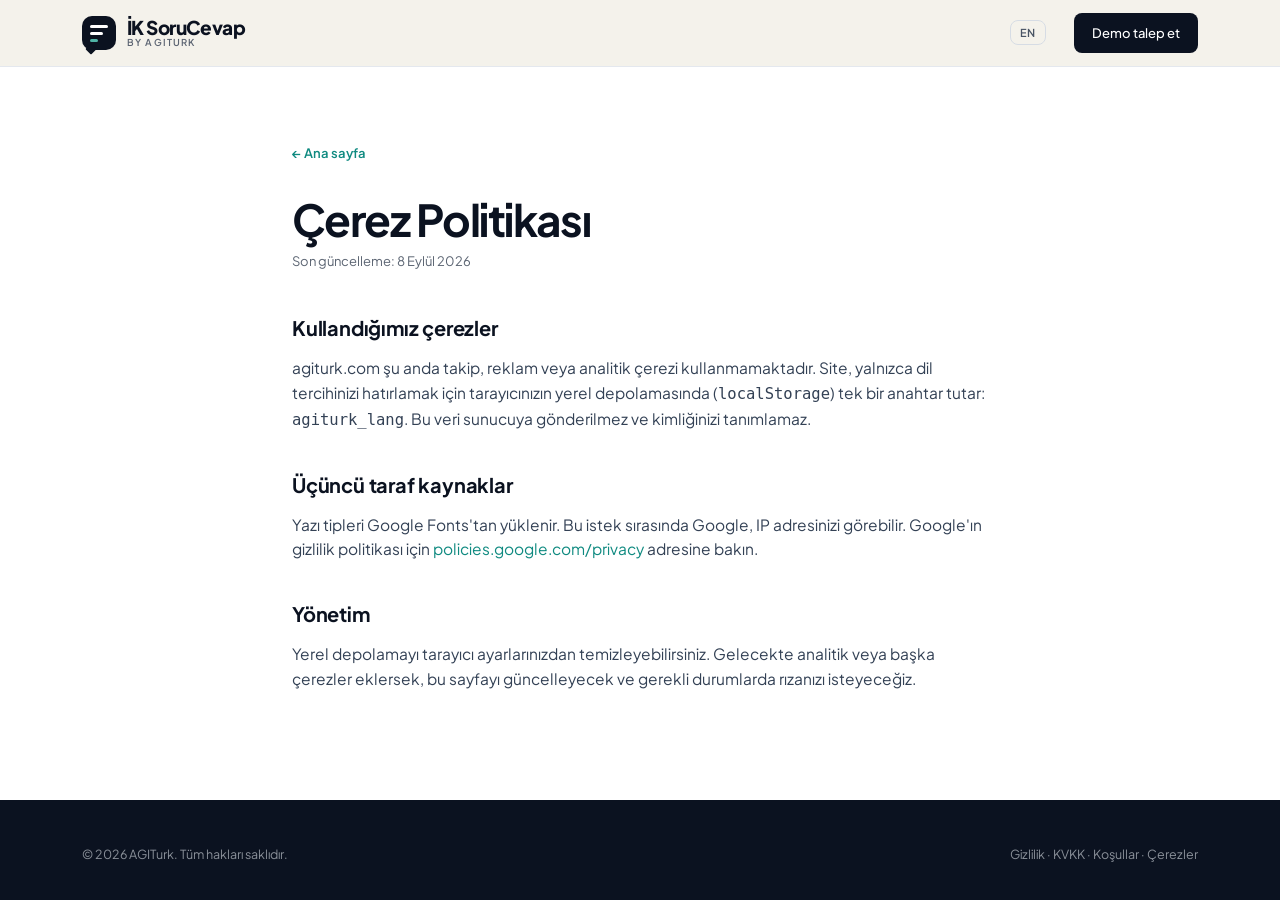
==== cerez.html @ 6bacffcf "Add files via upload" ====
<!DOCTYPE html>
<html lang="tr">
<head>
<meta charset="utf-8">
<meta name="viewport" content="width=device-width, initial-scale=1">
<title>Çerez Politikası | AGITurk</title>
<meta name="robots" content="noindex,follow">
<link rel="preconnect" href="https://fonts.googleapis.com">
<link rel="preconnect" href="https://fonts.gstatic.com" crossorigin>
<link href="https://fonts.googleapis.com/css2?family=Plus+Jakarta+Sans:wght@400;500;600;700;800&amp;display=swap" rel="stylesheet">
<link rel="stylesheet" href="site.css">
</head>
<body data-lang="tr">
<header>
  <div class="wrap hdr">
    <a href="index.html" class="logo" aria-label="İK SoruCevap">
      <span class="mark"><span class="box"><i></i><i></i><i></i></span><span class="tail"></span></span>
      <span class="brand"><b>İK SoruCevap</b><small lang="en">BY AGITURK</small></span>
    </a>
    <nav>
      <button class="lang" onclick="toggleLang()" aria-label="Change language">EN</button>
      <a class="btn-dark tr" href="index.html#demo">Demo talep et</a><a class="btn-dark en" href="index.html#demo">Request demo</a>
    </nav>
  </div>
</header>
<main class="legal">
  <a class="back tr" href="index.html">← Ana sayfa</a><a class="back en" href="index.html">← Home</a>
  <h1 class="tr">Çerez Politikası</h1><h1 class="en">Cookie Policy</h1>
  <p class="updated"><span class="tr">Son güncelleme: 8 Eylül 2026</span><span class="en">Last updated: 8 September 2026</span></p>
<h2 class="tr">Kullandığımız çerezler</h2><h2 class="en">Cookies we use</h2>
<div class="tr"><p>agiturk.com şu anda takip, reklam veya analitik çerezi kullanmamaktadır. Site, yalnızca dil tercihinizi hatırlamak için tarayıcınızın yerel depolamasında (<code>localStorage</code>) tek bir anahtar tutar: <code>agiturk_lang</code>. Bu veri sunucuya gönderilmez ve kimliğinizi tanımlamaz.</p></div><div class="en"><p>agiturk.com currently uses no tracking, advertising or analytics cookies. The site keeps a single key in your browser's local storage (<code>localStorage</code>) to remember your language preference: <code>agiturk_lang</code>. This data is never sent to the server and does not identify you.</p></div>
<h2 class="tr">Üçüncü taraf kaynaklar</h2><h2 class="en">Third-party resources</h2>
<div class="tr"><p>Yazı tipleri Google Fonts'tan yüklenir. Bu istek sırasında Google, IP adresinizi görebilir. Google'ın gizlilik politikası için <a href="https://policies.google.com/privacy" rel="noopener" target="_blank">policies.google.com/privacy</a> adresine bakın.</p></div><div class="en"><p>Fonts are loaded from Google Fonts. During that request Google may see your IP address. See <a href="https://policies.google.com/privacy" rel="noopener" target="_blank">policies.google.com/privacy</a> for Google's privacy policy.</p></div>
<h2 class="tr">Yönetim</h2><h2 class="en">Management</h2>
<div class="tr"><p>Yerel depolamayı tarayıcı ayarlarınızdan temizleyebilirsiniz. Gelecekte analitik veya başka çerezler eklersek, bu sayfayı güncelleyecek ve gerekli durumlarda rızanızı isteyeceğiz.</p></div><div class="en"><p>You can clear local storage from your browser settings. If we add analytics or other cookies in the future, we will update this page and request consent where required.</p></div>

</main>
<footer>
  <div class="wrap">
    <div class="ft-bot" style="padding-top:0;border:0">
      <span><span class="tr">© 2026 AGITurk. Tüm hakları saklıdır.</span><span class="en">© 2026 AGITurk. All rights reserved.</span></span>
      <span>
        <a class="tr" href="gizlilik.html">Gizlilik</a><a class="en" href="gizlilik.html">Privacy</a> ·
        <a href="kvkk.html">KVKK</a> ·
        <a class="tr" href="kullanim-kosullari.html">Koşullar</a><a class="en" href="kullanim-kosullari.html">Terms</a> ·
        <a class="tr" href="cerez.html">Çerezler</a><a class="en" href="cerez.html">Cookies</a>
      </span>
    </div>
  </div>
</footer>
<script src="site.js"></script>
</body>
</html>
---- site.css ----
*,*::before,*::after{box-sizing:border-box;margin:0;padding:0}
html{scroll-behavior:smooth}
body{font-family:'Plus Jakarta Sans',system-ui,sans-serif;color:#0b1220;background:#fff;font-size:16px;line-height:1.6;-webkit-font-smoothing:antialiased;text-wrap:pretty}
a{color:#0f8a80;text-decoration:none}
a:hover{color:#0b6b63}
.wrap{max-width:1180px;margin:0 auto;padding:0 32px}
.eyebrow{font-weight:600;font-size:12px;letter-spacing:.08em;text-transform:uppercase;color:#5b6472;margin-bottom:18px}
h2.title{font-weight:700;font-size:clamp(28px,3.6vw,42px);line-height:1.12;letter-spacing:-.03em}
.lead{color:#4a5565;font-size:15.5px;max-width:38ch}
.fine{margin-top:18px;font-size:12.5px;color:#5b6472}
@keyframes riseIn{from{opacity:0;transform:translateY(10px)}to{opacity:1;transform:none}}
@media (prefers-reduced-motion:reduce){*{animation:none!important}}
:focus-visible{outline:2px solid #0f8a80;outline-offset:3px}

header{position:sticky;top:0;z-index:50;background:rgba(243,241,234,.92);backdrop-filter:blur(10px);border-bottom:1px solid #e4e8ee}
.hdr{height:66px;display:flex;align-items:center;justify-content:space-between;gap:24px}
.logo{display:flex;align-items:center;gap:11px;color:#0b1220}
.mark{position:relative;width:34px;height:34px;flex-shrink:0;display:block}
.mark .box{position:absolute;inset:0;background:#0b1220;border-radius:10px;display:flex;flex-direction:column;justify-content:center;gap:4px;padding:0 8px}
.mark .box i{display:block;height:3px;border-radius:2px;background:#fff}
.mark .box i:nth-child(2){width:70%}
.mark .box i:nth-child(3){width:45%;background:#4fb3a6}
.mark .tail{position:absolute;left:5px;bottom:-3px;width:8px;height:8px;background:#0b1220;transform:rotate(45deg);border-radius:1px}
.brand{display:flex;flex-direction:column;line-height:1.05}
.brand b{font-weight:800;font-size:19px;letter-spacing:-.03em}
.brand small{font-weight:600;font-size:9.5px;letter-spacing:.12em;color:#5b6472}
nav{display:flex;align-items:center;gap:28px;font-weight:600;font-size:12px;letter-spacing:.08em;text-transform:uppercase}
nav a{color:#4a5565}
nav a:hover{color:#0b1220}
.lang{font-family:inherit;font-weight:600;font-size:11px;letter-spacing:.06em;background:none;border:1px solid #d6dce4;color:#4a5565;padding:5px 9px;cursor:pointer;border-radius:8px}
.lang:hover{border-color:#0b1220;color:#0b1220}
.btn-dark{background:#0b1220;color:#fff!important;padding:10px 18px;border-radius:8px;font-weight:500;text-transform:none;letter-spacing:0;font-size:13px}
.btn-dark:hover{background:#1c2739}

.hero{padding:88px 0 72px;display:grid;grid-template-columns:repeat(auto-fit,minmax(340px,1fr));gap:64px;align-items:start}
.hero .eyebrow{color:#0f8a80;display:flex;align-items:center;gap:10px;margin-bottom:26px}
.hero .eyebrow::before{content:"";width:26px;height:1px;background:#0f8a80}
h1{font-weight:700;font-size:clamp(38px,5vw,62px);line-height:1.08;letter-spacing:-.035em;margin-bottom:22px}
h1 em{font-style:normal;color:#0f8a80}
.hero p.sub{font-size:19px;color:#4a5565;max-width:44ch;margin-bottom:34px}
.cta-row{display:flex;flex-wrap:wrap;gap:14px;align-items:center;margin-bottom:40px}
.btn-teal{background:#0f8a80;color:#fff!important;padding:15px 30px;border-radius:8px;font-weight:500;font-size:15px;display:inline-block}
.btn-teal:hover{background:#0b6b63}
.btn-link{color:#0b1220!important;padding:15px 12px;font-weight:500;font-size:15px;border-bottom:1px solid #d6dce4}
.stats{display:grid;grid-template-columns:repeat(auto-fit,minmax(120px,1fr));gap:1px;background:#e4e8ee;border-top:1px solid #e4e8ee;border-bottom:1px solid #e4e8ee}
.stat{background:#fff;padding:16px}
.stat:first-child{padding-left:0}
.stat b{display:block;font-weight:700;letter-spacing:-.03em;font-size:30px;line-height:1}
.stat span{display:block;font-weight:600;font-size:11px;letter-spacing:.06em;text-transform:uppercase;color:#5b6472;margin-top:4px}

.chat{background:#0b1220;border-radius:14px;overflow:hidden;color:#e6e3da;box-shadow:0 24px 60px -32px rgba(11,18,32,.35)}
.chat-hd{padding:14px 20px;border-bottom:1px solid rgba(255,255,255,.08);display:flex;align-items:center;justify-content:space-between;font-weight:600;font-size:11px;letter-spacing:.06em;text-transform:uppercase;color:#8a9099}
.chat-hd .l{display:flex;align-items:center;gap:9px}
.chat-hd .mini{width:18px;height:18px;border-radius:5px;background:#fff;display:flex;flex-direction:column;justify-content:center;gap:2px;padding:0 4px}
.chat-hd .mini i{display:block;height:2px;border-radius:1px;background:#0b1220}
.chat-hd .mini i:nth-child(2){width:70%}
.chat-hd .mini i:nth-child(3){width:45%;background:#0f8a80}
.chat-hd .r{display:flex;align-items:center;gap:7px;color:#4fb3a6}
.chat-hd .r::before{content:"";width:6px;height:6px;border-radius:50%;background:#4fb3a6}
.chat-bd{padding:22px 20px;display:flex;flex-direction:column;gap:12px}
.m{font-size:14.5px;animation:riseIn .45s both}
.m.u{align-self:flex-end;max-width:86%;background:#242c33;padding:11px 15px;border-radius:10px 10px 3px 10px}
.m.b{max-width:92%;background:rgba(79,179,166,.13);border:1px solid rgba(79,179,166,.22);padding:13px 15px;border-radius:10px 10px 10px 3px}
.m.b.none{background:none;border:1px dashed rgba(255,255,255,.18);color:#b8bcc2}
.m strong{font-weight:600}
.meta{display:flex;justify-content:space-between;gap:12px;margin-top:10px;font-weight:600;font-size:10.5px;letter-spacing:.08em;text-transform:uppercase;color:#8a9099}
.meta .ok{color:#4fb3a6}
.m:nth-child(2){animation-delay:.5s}.m:nth-child(3){animation-delay:1.1s}.m:nth-child(4){animation-delay:1.6s}.m:nth-child(5){animation-delay:2.2s}.m:nth-child(6){animation-delay:2.7s}

.trust{border-top:1px solid #e4e8ee;border-bottom:1px solid #e4e8ee;background:#f5f7fa}
.trust .wrap{padding-top:20px;padding-bottom:20px;display:flex;flex-wrap:wrap;gap:14px 40px;font-weight:600;font-size:11.5px;letter-spacing:.06em;text-transform:uppercase;color:#5c6470}

.problem{padding:96px 0}
.problem .grid{display:grid;grid-template-columns:repeat(auto-fit,minmax(300px,1fr));gap:48px;align-items:start}
.row{border-top:1px solid #e4e8ee;padding:24px 0;display:grid;grid-template-columns:56px minmax(0,1fr);gap:20px}
.row:last-child{border-bottom:1px solid #e4e8ee}
.row .k{font-weight:600;font-size:12px;color:#0f8a80;letter-spacing:.06em;padding-top:4px}
.row h3{font-size:17px;font-weight:600;margin-bottom:6px}
.row p{color:#4a5565;font-size:15.5px;max-width:56ch}

.how{background:#f5f7fa;border-top:1px solid #e4e8ee;padding:96px 0}
.split{display:flex;flex-wrap:wrap;justify-content:space-between;align-items:end;gap:24px;margin-bottom:56px}
.steps{display:grid;grid-template-columns:repeat(auto-fit,minmax(220px,1fr));gap:36px;border-top:1px solid #dbe0e8;padding-top:28px}
.step .n{font-weight:600;font-size:11px;letter-spacing:.08em;color:#0f8a80;margin-bottom:14px}
.step h3{font-size:17px;font-weight:600;margin-bottom:8px}
.step p{color:#4a5565;font-size:15px}
.shot{margin-top:56px;border:1px solid #dbe0e8;border-radius:14px;overflow:hidden;background:#fff;box-shadow:0 30px 70px -40px rgba(11,18,32,.3)}
.shot-chrome{display:flex;align-items:center;gap:7px;padding:12px 16px;background:#eef1f5;border-bottom:1px solid #dbe0e8}
.shot-chrome span{width:10px;height:10px;border-radius:50%;background:#d7dce3}
.shot-chrome span:nth-child(1){background:#ec6a5e}
.shot-chrome span:nth-child(2){background:#f4bf4f}
.shot-chrome span:nth-child(3){background:#61c454}
.shot-chrome em{font-style:normal;margin-left:10px;font-size:12px;color:#5b6472;background:#fff;border:1px solid #dbe0e8;border-radius:6px;padding:3px 10px}
.shot-window{position:relative;height:520px;overflow:hidden;background:#0b1220}
.shot-scroll{position:absolute;top:0;left:0;width:100%;height:auto;display:block;animation:shotScroll 22s ease-in-out infinite;--scroll-end:0px}
.shot-window::after{content:"";position:absolute;left:0;right:0;bottom:0;height:56px;background:linear-gradient(to bottom,rgba(11,18,32,0),rgba(11,18,32,.75));pointer-events:none}
@keyframes shotScroll{
  0%,8%{transform:translateY(0)}
  46%,54%{transform:translateY(var(--scroll-end))}
  92%,100%{transform:translateY(0)}
}
@media (prefers-reduced-motion:reduce){.shot-scroll{animation:none}}
@media (max-width:720px){.shot-window{height:380px}}

.diff{background:#0b1220;color:#e6e3da;padding:96px 0}
.diff .eyebrow{color:#4fb3a6}
.diff .lead{color:#a8aeb6;font-size:17px;max-width:none}
.diff .grid{display:grid;grid-template-columns:repeat(3,1fr);gap:1px;background:rgba(255,255,255,.1)}
.cell{background:#0b1220;padding:30px 28px}
.cell h3{font-weight:700;font-size:19px;letter-spacing:-.01em;margin-bottom:10px}
.cell p{color:#a8aeb6;font-size:15px}

.pricing{padding:96px 0}
.plans{display:grid;grid-template-columns:repeat(auto-fit,minmax(260px,1fr));gap:1px;background:#e4e8ee;border:1px solid #e4e8ee;border-radius:14px;overflow:hidden}
.plan{background:#fff;padding:34px 28px;display:flex;flex-direction:column}
.plan.hi{background:#0b1220;color:#e6e3da}
.plan .top{display:flex;justify-content:space-between;align-items:center;gap:12px}
.plan h3{font-weight:700;font-size:26px}
.plan .tag{font-weight:600;font-size:10.5px;letter-spacing:.06em;text-transform:uppercase;color:#0b1220;background:#4fb3a6;padding:4px 9px;border-radius:99px}
.plan .who{font-weight:600;font-size:11.5px;letter-spacing:.06em;text-transform:uppercase;color:#5b6472;margin-top:4px}
.plan.hi .who{color:#8a9099}
.plan .price{display:flex;align-items:baseline;gap:6px;margin:22px 0 20px}
.plan .price b{font-weight:700;letter-spacing:-.03em;font-size:44px;line-height:1}
.plan .price span{color:#5b6472;font-size:14px}
.plan.hi .price span{color:#8a9099}
.plan ul{list-style:none;display:flex;flex-direction:column;gap:9px;font-size:15px;color:#4a5565;border-top:1px solid #e4e8ee;padding-top:20px;margin-bottom:26px}
.plan.hi ul{color:#c6cad0;border-top-color:rgba(255,255,255,.12)}
.plan>a{margin-top:auto;text-align:center;border:1px solid #0b1220;color:#0b1220;padding:13px;border-radius:8px;font-weight:500;font-size:14.5px}
.plan>a:hover{background:#0b1220;color:#fff}
.plan.hi>a{background:#4fb3a6;color:#0b1220;border-color:#4fb3a6;font-weight:600}
.plan.hi>a:hover{background:#6fc9bd}

.cta{border-top:1px solid #e4e8ee;background:#f5f7fa;padding:88px 0}
.cta .grid{display:grid;grid-template-columns:repeat(auto-fit,minmax(280px,1fr));gap:48px;align-items:center}
.cta h2{font-weight:700;font-size:clamp(30px,4vw,48px);line-height:1.08;letter-spacing:-.035em;margin-bottom:16px}
.cta p{color:#4a5565;font-size:17px;max-width:46ch}
.cta .side{display:flex;flex-direction:column;gap:14px;align-items:flex-start}
.cta .note{font-weight:600;font-size:12px;letter-spacing:.08em;text-transform:uppercase;color:#5b6472}

footer{background:#0b1220;color:#8a9099}
footer .wrap{padding-top:44px;padding-bottom:36px}
.ft-top{display:flex;flex-wrap:wrap;gap:32px 64px;justify-content:space-between;padding-bottom:28px;border-bottom:1px solid rgba(255,255,255,.08)}
.ft-brand{display:flex;align-items:center;gap:10px}
.ft-brand .mark{width:26px;height:26px}
.ft-brand .mark .box{background:#fff;border-radius:8px;gap:3px;padding:0 6px}
.ft-brand .mark .box i{height:2.5px;background:#0b1220}
.ft-brand .mark .box i:nth-child(3){background:#0f8a80}
.ft-brand .mark .tail{background:#fff;left:4px;bottom:-2px;width:6px;height:6px}
.ft-brand b{color:#fff;font-weight:700;letter-spacing:-.02em;font-size:14px}
.ft-desc{margin-top:14px;font-size:13.5px;max-width:34ch;color:#8a9099}
.ft-mail{display:inline-block;margin-top:12px;color:#b8bcc2;font-size:14px}
.ft-cols{display:flex;flex-wrap:wrap;gap:28px 48px}
.ft-col h4{font-weight:600;font-size:11px;letter-spacing:.08em;text-transform:uppercase;color:#5b6472;margin-bottom:12px}
.ft-col a{display:block;color:#b8bcc2;font-size:14px;margin-bottom:8px}
.ft-col a:hover{color:#fff}
.ft-bot{display:flex;flex-wrap:wrap;gap:12px 24px;justify-content:space-between;padding-top:22px;font-size:12.5px}
.ft-bot a{color:#8a9099}
.ft-bot a:hover{color:#fff}

/* legal pages */
.legal{max-width:760px;margin:0 auto;padding:72px 32px 96px}
.legal h1{font-size:clamp(30px,4vw,44px);margin-bottom:8px}
.legal .updated{font-size:13px;color:#5b6472;margin-bottom:40px}
.legal h2{font-size:20px;font-weight:700;margin:36px 0 12px;letter-spacing:-.01em}
.legal p,.legal li{color:#334155;font-size:15.5px;margin-bottom:12px}
.legal ul{padding-left:22px;margin-bottom:12px}
.legal .back{display:inline-block;margin-bottom:32px;font-weight:600;font-size:13px}

@media (max-width:720px){
  .wrap{padding:0 20px}
  nav{gap:14px}
  nav .hide-m{display:none}
  .hero{padding:56px 0 48px;gap:40px}
  .problem,.how,.diff,.pricing{padding:64px 0}
  .cta{padding:56px 0}
  .legal{padding:48px 20px 72px}
}

[data-lang="en"] .tr{display:none!important}
[data-lang="tr"] .en{display:none!important}
@media (max-width:900px){.diff .grid{grid-template-columns:repeat(2,1fr)}}
@media (max-width:560px){.diff .grid{grid-template-columns:1fr}}
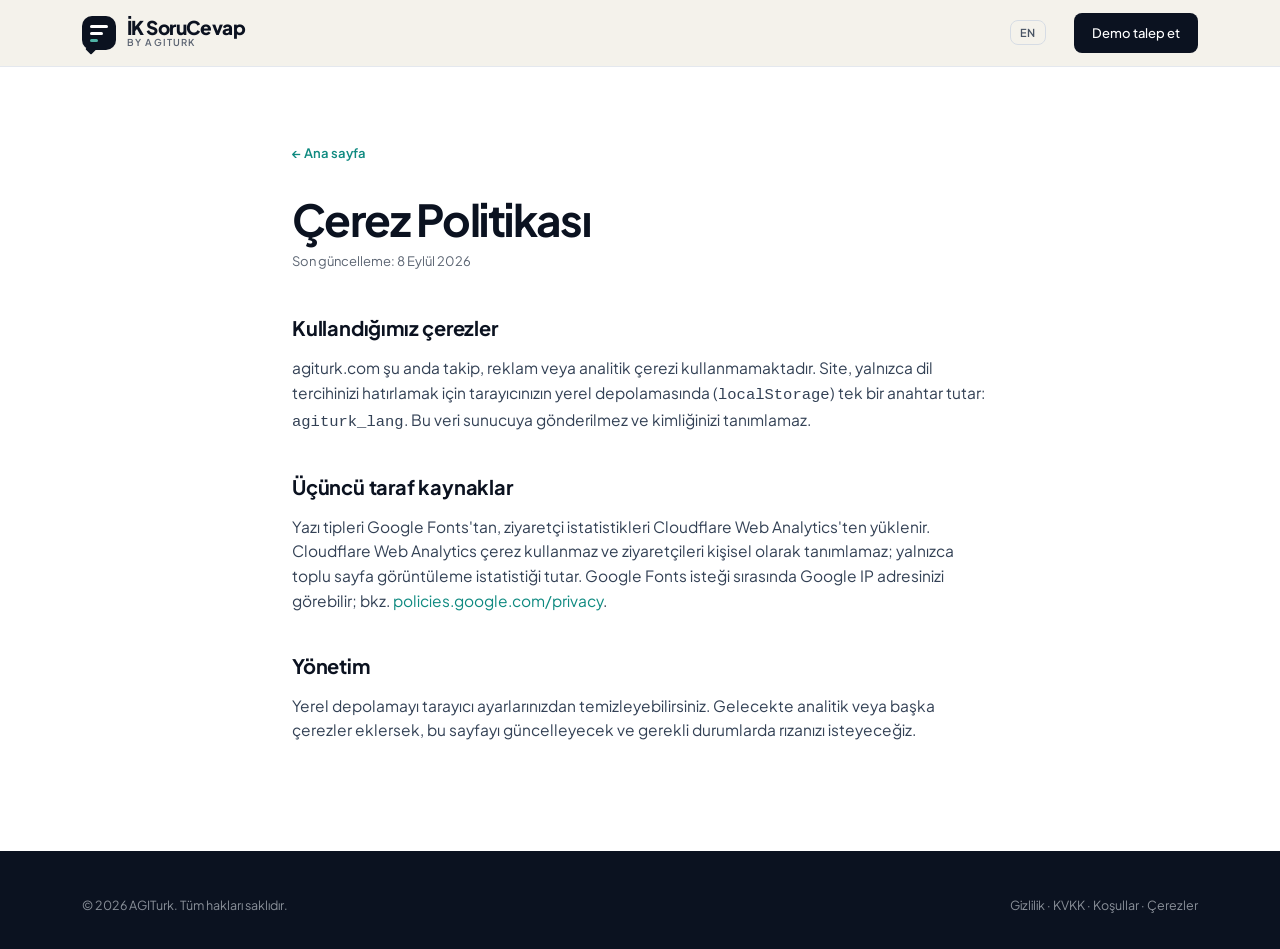
==== commit ddc9aa1d: "analytics&google" ====
--- a/cerez.html
+++ b/cerez.html
@@ -9,6 +9,7 @@
 <link rel="preconnect" href="https://fonts.gstatic.com" crossorigin>
 <link href="https://fonts.googleapis.com/css2?family=Plus+Jakarta+Sans:wght@400;500;600;700;800&amp;display=swap" rel="stylesheet">
 <link rel="stylesheet" href="site.css">
+<script defer src="https://static.cloudflareinsights.com/beacon.min.js" data-cf-beacon='{"token": "66b200e742b14bac8f52933830bd922a"}'></script>
 </head>
 <body data-lang="tr">
 <header>
@@ -30,7 +31,7 @@
 <h2 class="tr">Kullandığımız çerezler</h2><h2 class="en">Cookies we use</h2>
 <div class="tr"><p>agiturk.com şu anda takip, reklam veya analitik çerezi kullanmamaktadır. Site, yalnızca dil tercihinizi hatırlamak için tarayıcınızın yerel depolamasında (<code>localStorage</code>) tek bir anahtar tutar: <code>agiturk_lang</code>. Bu veri sunucuya gönderilmez ve kimliğinizi tanımlamaz.</p></div><div class="en"><p>agiturk.com currently uses no tracking, advertising or analytics cookies. The site keeps a single key in your browser's local storage (<code>localStorage</code>) to remember your language preference: <code>agiturk_lang</code>. This data is never sent to the server and does not identify you.</p></div>
 <h2 class="tr">Üçüncü taraf kaynaklar</h2><h2 class="en">Third-party resources</h2>
-<div class="tr"><p>Yazı tipleri Google Fonts'tan yüklenir. Bu istek sırasında Google, IP adresinizi görebilir. Google'ın gizlilik politikası için <a href="https://policies.google.com/privacy" rel="noopener" target="_blank">policies.google.com/privacy</a> adresine bakın.</p></div><div class="en"><p>Fonts are loaded from Google Fonts. During that request Google may see your IP address. See <a href="https://policies.google.com/privacy" rel="noopener" target="_blank">policies.google.com/privacy</a> for Google's privacy policy.</p></div>
+<div class="tr"><p>Yazı tipleri Google Fonts'tan, ziyaretçi istatistikleri Cloudflare Web Analytics'ten yüklenir. Cloudflare Web Analytics çerez kullanmaz ve ziyaretçileri kişisel olarak tanımlamaz; yalnızca toplu sayfa görüntüleme istatistiği tutar. Google Fonts isteği sırasında Google IP adresinizi görebilir; bkz. <a href="https://policies.google.com/privacy" rel="noopener" target="_blank">policies.google.com/privacy</a>.</p></div><div class="en"><p>Fonts are loaded from Google Fonts and visit statistics from Cloudflare Web Analytics. Cloudflare Web Analytics uses no cookies and does not personally identify visitors; it keeps only aggregate page-view statistics. During the Google Fonts request Google may see your IP address; see <a href="https://policies.google.com/privacy" rel="noopener" target="_blank">policies.google.com/privacy</a>.</p></div>
 <h2 class="tr">Yönetim</h2><h2 class="en">Management</h2>
 <div class="tr"><p>Yerel depolamayı tarayıcı ayarlarınızdan temizleyebilirsiniz. Gelecekte analitik veya başka çerezler eklersek, bu sayfayı güncelleyecek ve gerekli durumlarda rızanızı isteyeceğiz.</p></div><div class="en"><p>You can clear local storage from your browser settings. If we add analytics or other cookies in the future, we will update this page and request consent where required.</p></div>
 
